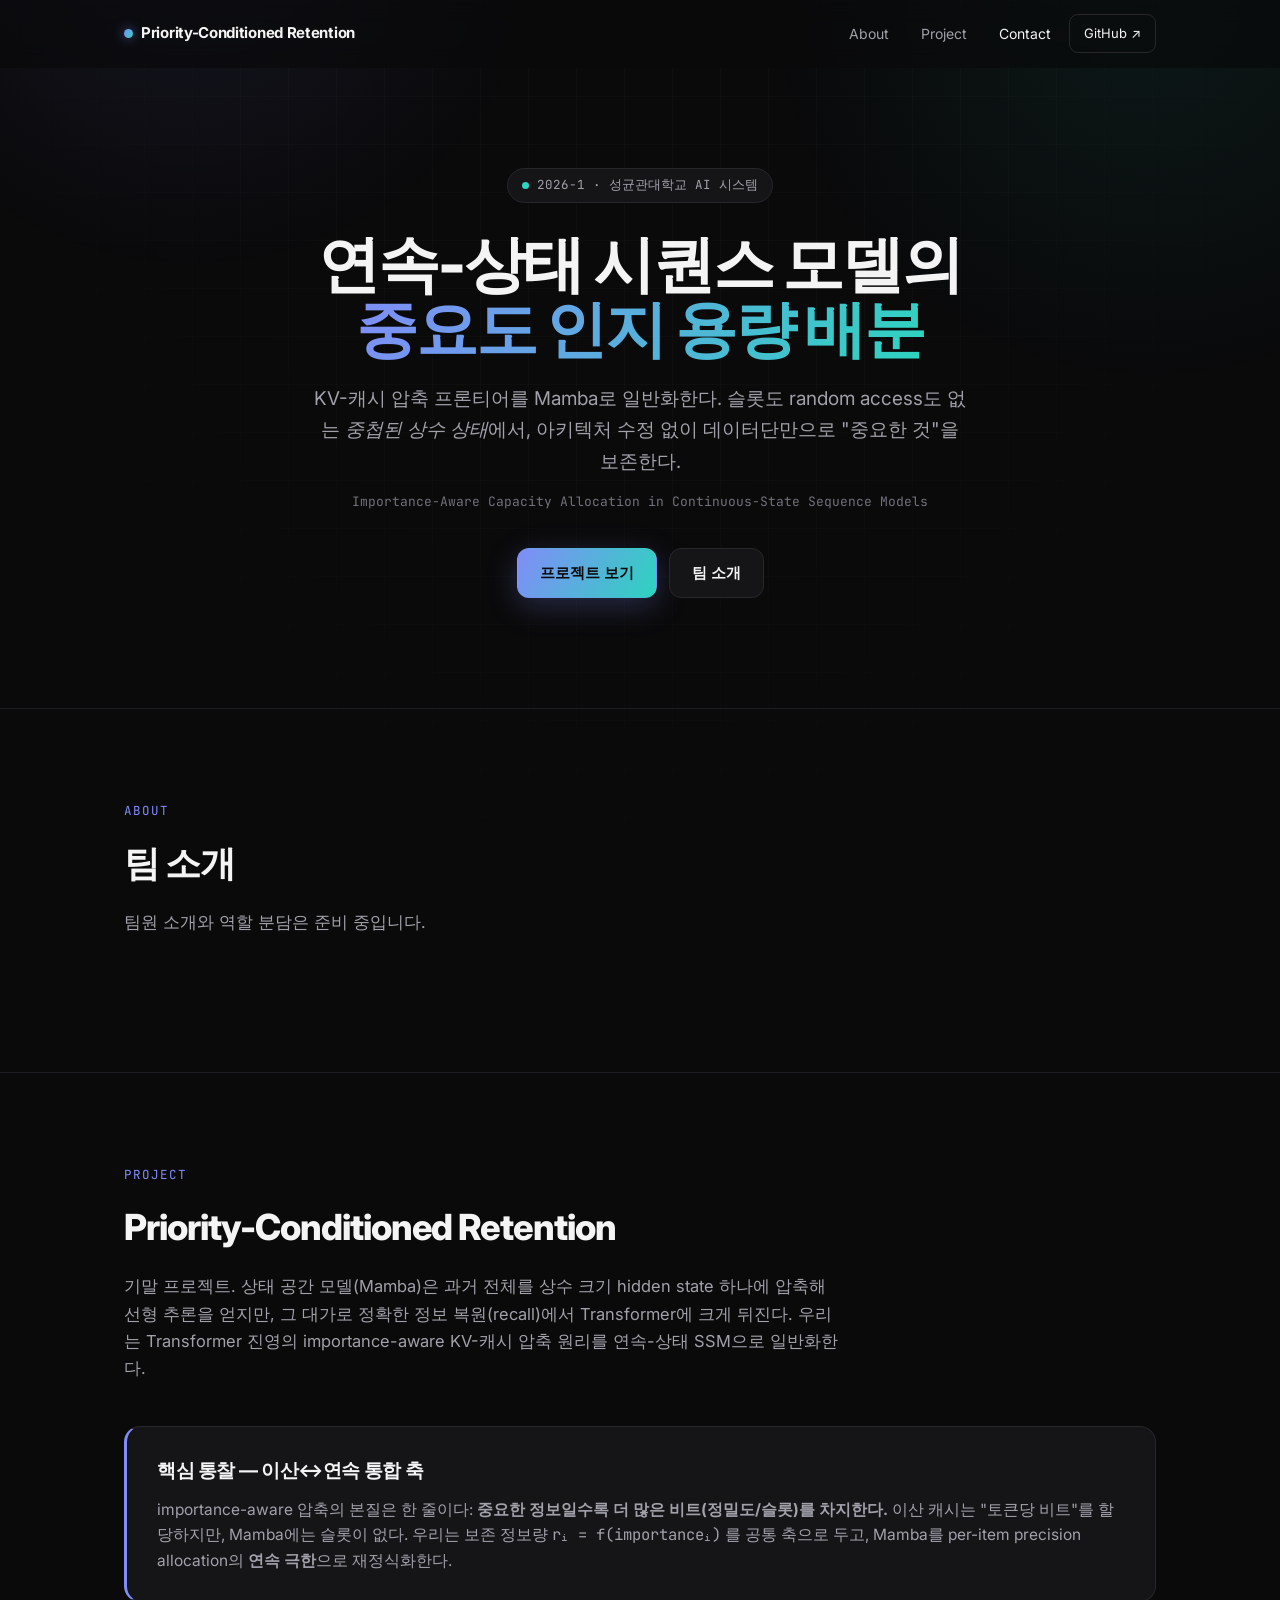
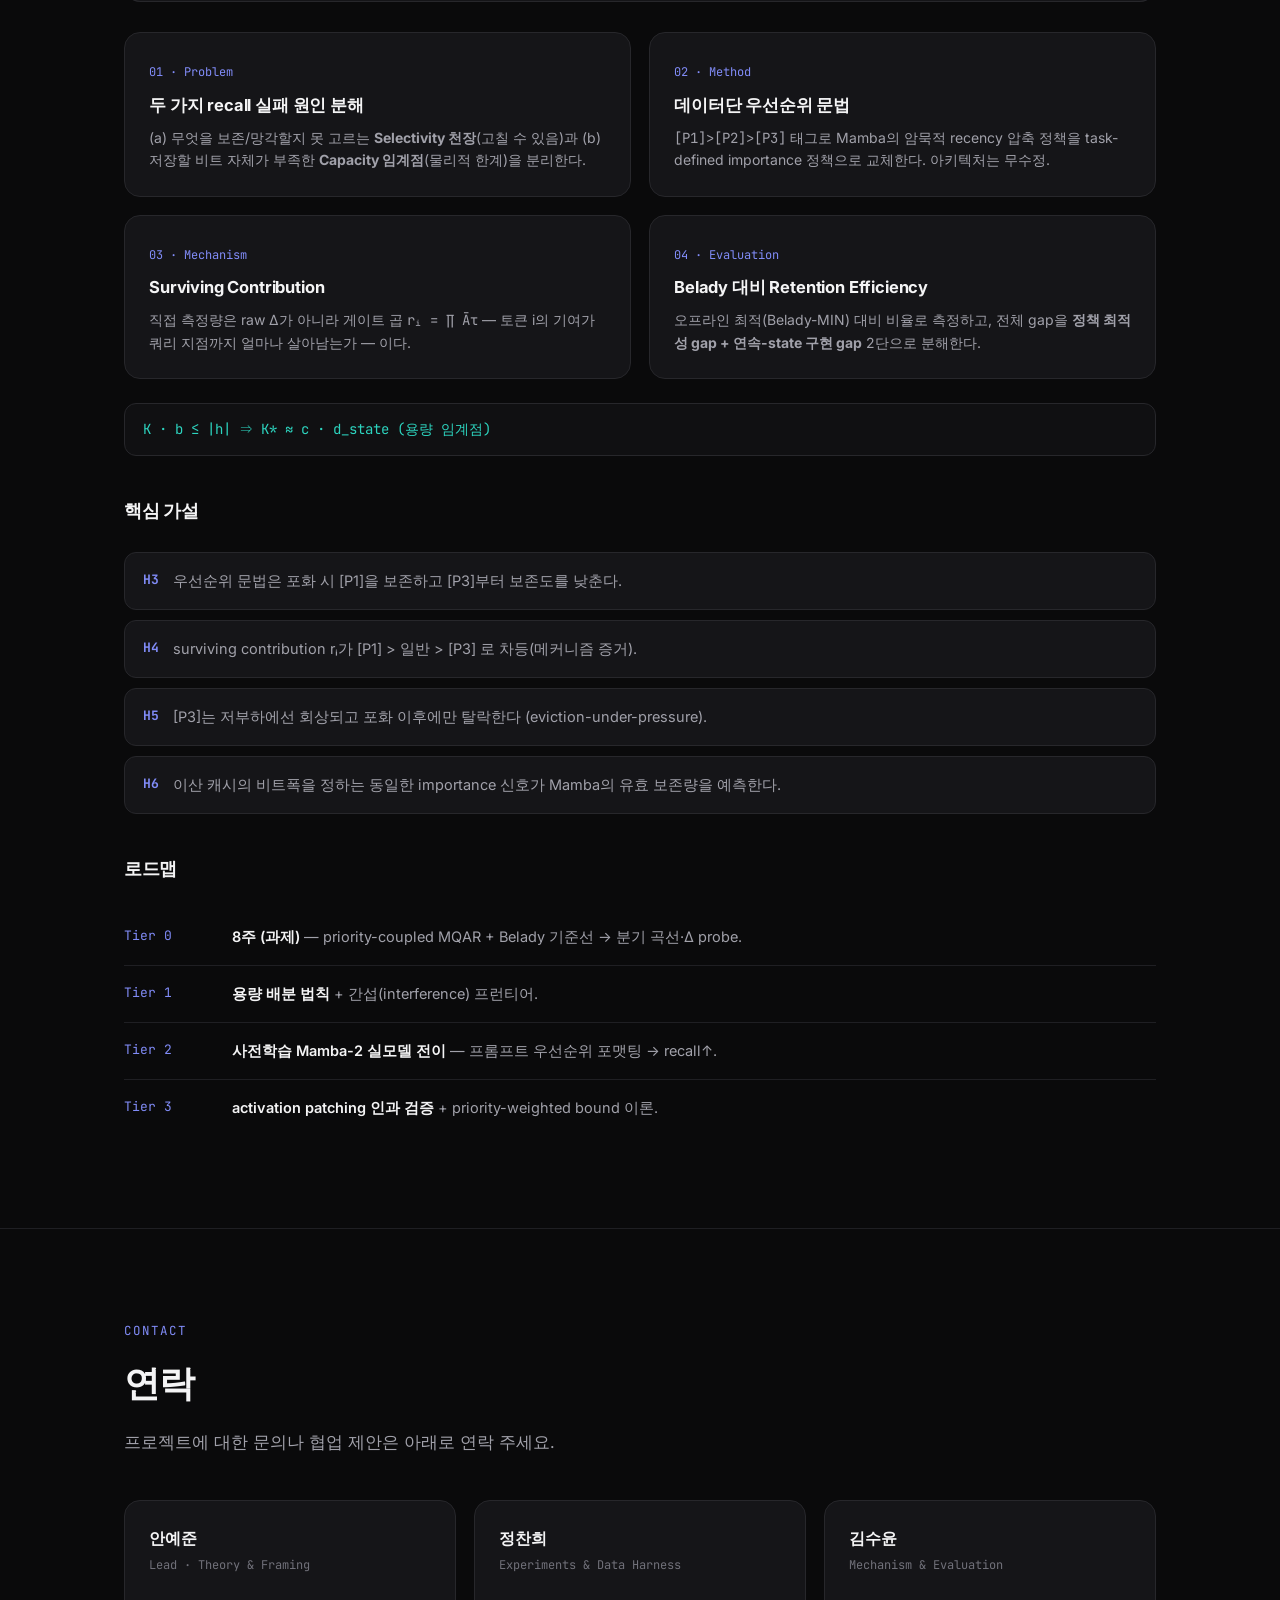
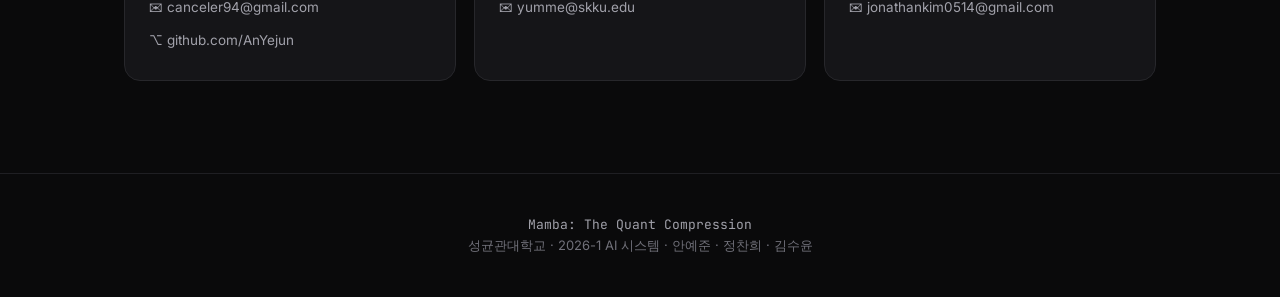
==== index.html @ 565732b3 "init: scaffold static site with nav, hero, project & contact - 다크 미니멀 단일 페이지 구조 - 상단 네비게이션 (About / " ====
<!DOCTYPE html>
<html lang="ko">
<head>
  <meta charset="UTF-8" />
  <meta name="viewport" content="width=device-width, initial-scale=1.0" />
  <title>Mamba: The Quant Compression — SKKU AI System</title>
  <meta name="description" content="연속-상태 시퀀스 모델의 중요도 인지 용량 배분 — KV-캐시 압축 프론티어의 Mamba 일반화. 성균관대 AI 시스템 팀 프로젝트." />
  <link rel="preconnect" href="https://fonts.googleapis.com" />
  <link rel="preconnect" href="https://fonts.gstatic.com" crossorigin />
  <link href="https://fonts.googleapis.com/css2?family=Inter:wght@400;500;600;700;800&family=JetBrains+Mono:wght@400;500&display=swap" rel="stylesheet" />
  <link rel="stylesheet" href="css/style.css" />
</head>
<body>

  <!-- ===== Nav ===== -->
  <nav class="nav">
    <div class="nav__inner">
      <a href="#top" class="nav__brand"><span class="dot"></span> Priority-Conditioned Retention</a>
      <button class="nav__burger" aria-label="menu">☰</button>
      <div class="nav__links">
        <a href="#about">About</a>
        <a href="#project">Project</a>
        <a href="#contact">Contact</a>
        <a href="https://github.com/AnYejun/mamba-quant-compression" class="nav__cta" target="_blank" rel="noopener">GitHub ↗</a>
      </div>
    </div>
  </nav>

  <!-- ===== Hero ===== -->
  <header class="hero" id="top">
    <div class="container">
      <span class="badge"><span class="pulse"></span> 2026-1 · 성균관대학교 AI 시스템</span>
      <h1>연속-상태 시퀀스 모델의<br /><span class="accent-text">중요도 인지 용량 배분</span></h1>
      <p class="lede">KV-캐시 압축 프론티어를 Mamba로 일반화한다. 슬롯도 random access도 없는
        <em>중첩된 상수 상태</em>에서, 아키텍처 수정 없이 데이터단만으로 "중요한 것"을 보존한다.</p>
      <p class="sub mono">Importance-Aware Capacity Allocation in Continuous-State Sequence Models</p>
      <div class="hero__actions">
        <a href="#project" class="btn btn--primary">프로젝트 보기</a>
        <a href="#about" class="btn btn--ghost">팀 소개</a>
      </div>
    </div>
  </header>

  <!-- ===== About ===== -->
  <section class="section" id="about">
    <div class="container">
      <p class="section__eyebrow">About</p>
      <h2 class="section__title">팀 소개</h2>
      <p class="section__intro">팀원 소개와 역할 분담은 준비 중입니다.</p>
    </div>
  </section>

  <!-- ===== Project ===== -->
  <section class="section" id="project">
    <div class="container">
      <p class="section__eyebrow">Project</p>
      <h2 class="section__title">Priority-Conditioned Retention</h2>
      <p class="section__intro">기말 프로젝트. 상태 공간 모델(Mamba)은 과거 전체를 상수 크기 hidden state 하나에
        압축해 선형 추론을 얻지만, 그 대가로 정확한 정보 복원(recall)에서 Transformer에 크게 뒤진다.
        우리는 Transformer 진영의 importance-aware KV-캐시 압축 원리를 연속-상태 SSM으로 일반화한다.</p>

      <div class="project-lead reveal">
        <h3>핵심 통찰 — 이산↔연속 통합 축</h3>
        <p>importance-aware 압축의 본질은 한 줄이다: <b>중요한 정보일수록 더 많은 비트(정밀도/슬롯)를 차지한다.</b>
          이산 캐시는 "토큰당 비트"를 할당하지만, Mamba에는 슬롯이 없다. 우리는 보존 정보량
          <span class="mono">rᵢ = f(importanceᵢ)</span> 를 공통 축으로 두고, Mamba를 per-item precision allocation의
          <b>연속 극한</b>으로 재정식화한다.</p>
      </div>

      <div class="cards">
        <div class="card reveal">
          <span class="num">01 · Problem</span>
          <h4>두 가지 recall 실패 원인 분해</h4>
          <p>(a) 무엇을 보존/망각할지 못 고르는 <b>Selectivity 천장</b>(고칠 수 있음)과
            (b) 저장할 비트 자체가 부족한 <b>Capacity 임계점</b>(물리적 한계)을 분리한다.</p>
        </div>
        <div class="card reveal">
          <span class="num">02 · Method</span>
          <h4>데이터단 우선순위 문법</h4>
          <p><span class="mono">[P1]&gt;[P2]&gt;[P3]</span> 태그로 Mamba의 암묵적 recency 압축 정책을
            task-defined importance 정책으로 교체한다. 아키텍처는 무수정.</p>
        </div>
        <div class="card reveal">
          <span class="num">03 · Mechanism</span>
          <h4>Surviving Contribution</h4>
          <p>직접 측정량은 raw Δ가 아니라 게이트 곱 <span class="mono">rᵢ = ∏ Āτ</span> —
            토큰 i의 기여가 쿼리 지점까지 얼마나 살아남는가 — 이다.</p>
        </div>
        <div class="card reveal">
          <span class="num">04 · Evaluation</span>
          <h4>Belady 대비 Retention Efficiency</h4>
          <p>오프라인 최적(Belady-MIN) 대비 비율로 측정하고, 전체 gap을
            <b>정책 최적성 gap + 연속-state 구현 gap</b> 2단으로 분해한다.</p>
        </div>
      </div>

      <div class="eq">K · b ≤ |h|   ⇒   K* ≈ c · d_state      (용량 임계점)</div>

      <h3 style="margin-top:40px; font-size:18px; letter-spacing:-0.02em;">핵심 가설</h3>
      <ul class="hyp-list">
        <li><b>H3</b><span>우선순위 문법은 포화 시 [P1]을 보존하고 [P3]부터 보존도를 낮춘다.</span></li>
        <li><b>H4</b><span>surviving contribution rᵢ가 [P1] &gt; 일반 &gt; [P3] 로 차등(메커니즘 증거).</span></li>
        <li><b>H5</b><span>[P3]는 저부하에선 회상되고 포화 이후에만 탈락한다 (eviction-under-pressure).</span></li>
        <li><b>H6</b><span>이산 캐시의 비트폭을 정하는 동일한 importance 신호가 Mamba의 유효 보존량을 예측한다.</span></li>
      </ul>

      <h3 style="margin-top:40px; font-size:18px; letter-spacing:-0.02em;">로드맵</h3>
      <div class="roadmap">
        <div class="roadmap__item reveal">
          <span class="roadmap__tier">Tier 0</span>
          <span class="roadmap__body"><b>8주 (과제)</b> — priority-coupled MQAR + Belady 기준선 → 분기 곡선·Δ probe.</span>
        </div>
        <div class="roadmap__item reveal">
          <span class="roadmap__tier">Tier 1</span>
          <span class="roadmap__body"><b>용량 배분 법칙</b> + 간섭(interference) 프런티어.</span>
        </div>
        <div class="roadmap__item reveal">
          <span class="roadmap__tier">Tier 2</span>
          <span class="roadmap__body"><b>사전학습 Mamba-2 실모델 전이</b> — 프롬프트 우선순위 포맷팅 → recall↑.</span>
        </div>
        <div class="roadmap__item reveal">
          <span class="roadmap__tier">Tier 3</span>
          <span class="roadmap__body"><b>activation patching 인과 검증</b> + priority-weighted bound 이론.</span>
        </div>
      </div>
    </div>
  </section>

  <!-- ===== Contact ===== -->
  <section class="section" id="contact">
    <div class="container">
      <p class="section__eyebrow">Contact</p>
      <h2 class="section__title">연락</h2>
      <p class="section__intro">프로젝트에 대한 문의나 협업 제안은 아래로 연락 주세요.</p>
      <div class="contact-grid">
        <div class="contact-card reveal">
          <div class="who">안예준</div>
          <div class="what">Lead · Theory &amp; Framing</div>
          <a href="mailto:canceler94@gmail.com">✉ canceler94@gmail.com</a>
          <a href="https://github.com/AnYejun" target="_blank" rel="noopener">⌥ github.com/AnYejun</a>
        </div>
        <div class="contact-card reveal">
          <div class="who">정찬희</div>
          <div class="what">Experiments &amp; Data Harness</div>
          <a href="mailto:yumme@skku.edu">✉ yumme@skku.edu</a>
        </div>
        <div class="contact-card reveal">
          <div class="who">김수윤</div>
          <div class="what">Mechanism &amp; Evaluation</div>
          <a href="mailto:jonathankim0514@gmail.com">✉ jonathankim0514@gmail.com</a>
        </div>
      </div>
    </div>
  </section>

  <!-- ===== Footer ===== -->
  <footer class="footer">
    <div class="container">
      <p class="mono">Mamba: The Quant Compression</p>
      <p>성균관대학교 · 2026-1 AI 시스템 · 안예준 · 정찬희 · 김수윤</p>
    </div>
  </footer>

  <script src="js/main.js"></script>
</body>
</html>
---- css/style.css ----
/* ============================================================
   Mamba: The Quant Compression — SKKU AI System
   Dark minimal theme
   ============================================================ */

:root {
  --bg:        #0a0a0b;
  --bg-soft:   #101012;
  --surface:   #151518;
  --surface-2: #1b1b1f;
  --border:    #27272b;
  --border-soft: #1f1f23;
  --text:      #f4f4f5;
  --text-mut:  #a1a1aa;
  --text-dim:  #71717a;
  --accent:    #818cf8;
  --accent-2:  #2dd4bf;
  --grad: linear-gradient(120deg, #818cf8 0%, #2dd4bf 100%);
  --maxw: 1080px;
  --radius: 16px;
  --mono: ui-monospace, "SF Mono", "JetBrains Mono", "Menlo", monospace;
  --sans: "Inter", -apple-system, BlinkMacSystemFont, "Segoe UI", "Pretendard",
          "Apple SD Gothic Neo", "Malgun Gothic", sans-serif;
}

* { box-sizing: border-box; margin: 0; padding: 0; }

html { scroll-behavior: smooth; scroll-padding-top: 84px; }

body {
  font-family: var(--sans);
  background: var(--bg);
  color: var(--text);
  line-height: 1.65;
  -webkit-font-smoothing: antialiased;
  text-rendering: optimizeLegibility;
  overflow-x: hidden;
}

/* subtle grid / glow backdrop */
body::before {
  content: "";
  position: fixed;
  inset: 0;
  z-index: -2;
  background:
    radial-gradient(600px circle at 15% -10%, rgba(129,140,248,0.10), transparent 60%),
    radial-gradient(700px circle at 90% 0%, rgba(45,212,191,0.07), transparent 55%);
  pointer-events: none;
}
body::after {
  content: "";
  position: fixed;
  inset: 0;
  z-index: -1;
  background-image:
    linear-gradient(rgba(255,255,255,0.018) 1px, transparent 1px),
    linear-gradient(90deg, rgba(255,255,255,0.018) 1px, transparent 1px);
  background-size: 48px 48px;
  mask-image: radial-gradient(ellipse at 50% 0%, #000 35%, transparent 80%);
  pointer-events: none;
}

a { color: inherit; text-decoration: none; }
::selection { background: rgba(129,140,248,0.35); }

.container { max-width: var(--maxw); margin: 0 auto; padding: 0 24px; }

.accent-text {
  background: var(--grad);
  -webkit-background-clip: text;
  background-clip: text;
  color: transparent;
}

.mono { font-family: var(--mono); }

/* ---------------- Nav ---------------- */
.nav {
  position: fixed;
  top: 0; left: 0; right: 0;
  z-index: 50;
  backdrop-filter: blur(12px);
  background: rgba(10,10,11,0.66);
  border-bottom: 1px solid transparent;
  transition: border-color .3s ease, background .3s ease;
}
.nav.scrolled { border-bottom: 1px solid var(--border-soft); }
.nav__inner {
  max-width: var(--maxw);
  margin: 0 auto;
  padding: 14px 24px;
  display: flex;
  align-items: center;
  justify-content: space-between;
}
.nav__brand {
  font-weight: 700;
  letter-spacing: -0.02em;
  font-size: 15px;
  display: flex; align-items: center; gap: 8px;
}
.nav__brand .dot {
  width: 9px; height: 9px; border-radius: 50%;
  background: var(--grad);
  box-shadow: 0 0 12px rgba(129,140,248,0.6);
}
.nav__links { display: flex; gap: 4px; align-items: center; }
.nav__links a {
  font-size: 14px;
  color: var(--text-mut);
  padding: 8px 14px;
  border-radius: 9px;
  transition: color .2s, background .2s;
}
.nav__links a:hover { color: var(--text); background: var(--surface-2); }
.nav__links a.active { color: var(--text); }
.nav__cta {
  font-size: 13px !important;
  border: 1px solid var(--border);
  color: var(--text) !important;
}
.nav__cta:hover { border-color: var(--accent); background: rgba(129,140,248,0.08) !important; }
.nav__burger { display: none; background: none; border: 0; color: var(--text); cursor: pointer; font-size: 22px; }

/* ---------------- Hero ---------------- */
.hero {
  padding: 168px 0 110px;
  text-align: center;
}
.badge {
  display: inline-flex; align-items: center; gap: 8px;
  font-size: 12.5px; font-family: var(--mono);
  color: var(--text-mut);
  border: 1px solid var(--border);
  background: var(--surface);
  padding: 6px 14px; border-radius: 999px;
  margin-bottom: 28px;
}
.badge .pulse {
  width: 7px; height: 7px; border-radius: 50%; background: var(--accent-2);
  box-shadow: 0 0 0 0 rgba(45,212,191,0.6);
  animation: pulse 2.2s infinite;
}
@keyframes pulse {
  0% { box-shadow: 0 0 0 0 rgba(45,212,191,0.45); }
  70% { box-shadow: 0 0 0 8px rgba(45,212,191,0); }
  100% { box-shadow: 0 0 0 0 rgba(45,212,191,0); }
}
.hero h1 {
  font-size: clamp(34px, 6vw, 62px);
  line-height: 1.05;
  letter-spacing: -0.035em;
  font-weight: 800;
  margin-bottom: 22px;
}
.hero p.lede {
  max-width: 660px; margin: 0 auto 14px;
  font-size: clamp(16px, 2.1vw, 19px);
  color: var(--text-mut);
}
.hero .sub {
  font-family: var(--mono);
  font-size: 13px; color: var(--text-dim);
  margin-bottom: 36px;
}
.hero__actions { display: flex; gap: 12px; justify-content: center; flex-wrap: wrap; }
.btn {
  display: inline-flex; align-items: center; gap: 8px;
  padding: 12px 22px; border-radius: 12px;
  font-size: 14.5px; font-weight: 600;
  transition: transform .15s, box-shadow .2s, background .2s, border-color .2s;
  border: 1px solid transparent;
}
.btn:hover { transform: translateY(-2px); }
.btn--primary { background: var(--grad); color: #0a0a0b; box-shadow: 0 8px 30px rgba(129,140,248,0.25); }
.btn--ghost { border-color: var(--border); color: var(--text); background: var(--surface); }
.btn--ghost:hover { border-color: var(--accent); }

/* ---------------- Sections ---------------- */
.section { padding: 92px 0; border-top: 1px solid var(--border-soft); }
.section__eyebrow {
  font-family: var(--mono); font-size: 12.5px;
  color: var(--accent); letter-spacing: 0.08em; text-transform: uppercase;
  margin-bottom: 12px;
}
.section__title {
  font-size: clamp(26px, 4vw, 36px); font-weight: 800;
  letter-spacing: -0.03em; margin-bottom: 16px;
}
.section__intro { color: var(--text-mut); max-width: 720px; font-size: 16.5px; margin-bottom: 44px; }

/* ---------------- About / team ---------------- */
.team-grid {
  display: grid; grid-template-columns: repeat(3, 1fr); gap: 18px;
}
.member {
  background: var(--surface);
  border: 1px solid var(--border);
  border-radius: var(--radius);
  padding: 26px 24px;
  transition: transform .2s, border-color .2s, background .2s;
}
.member:hover { transform: translateY(-4px); border-color: var(--accent); background: var(--surface-2); }
.member__avatar {
  width: 54px; height: 54px; border-radius: 14px;
  display: grid; place-items: center;
  font-weight: 800; font-size: 20px; color: #0a0a0b;
  background: var(--grad); margin-bottom: 18px;
  letter-spacing: -0.02em;
}
.member__name { font-size: 18px; font-weight: 700; }
.member__role {
  font-family: var(--mono); font-size: 12.5px; color: var(--accent-2);
  margin: 4px 0 14px;
}
.member__desc { font-size: 14px; color: var(--text-mut); line-height: 1.6; }
.member__tags { display: flex; flex-wrap: wrap; gap: 6px; margin-top: 16px; }
.member__tags span {
  font-size: 11.5px; font-family: var(--mono);
  color: var(--text-dim); border: 1px solid var(--border);
  padding: 3px 9px; border-radius: 999px;
}

/* ---------------- Project ---------------- */
.project-lead {
  background: var(--surface);
  border: 1px solid var(--border);
  border-left: 3px solid var(--accent);
  border-radius: var(--radius);
  padding: 28px 30px;
  margin-bottom: 30px;
}
.project-lead h3 { font-size: 19px; margin-bottom: 10px; letter-spacing: -0.02em; }
.project-lead p { color: var(--text-mut); font-size: 15.5px; }

.cards { display: grid; grid-template-columns: repeat(2, 1fr); gap: 18px; }
.card {
  background: var(--surface);
  border: 1px solid var(--border);
  border-radius: var(--radius);
  padding: 24px;
  transition: border-color .2s, transform .2s;
}
.card:hover { border-color: var(--border); transform: translateY(-3px); }
.card .num { font-family: var(--mono); font-size: 12px; color: var(--accent); }
.card h4 { font-size: 16.5px; margin: 8px 0 8px; letter-spacing: -0.01em; }
.card p { font-size: 14px; color: var(--text-mut); line-height: 1.6; }

.eq {
  font-family: var(--mono); font-size: 14px;
  background: var(--bg-soft); border: 1px solid var(--border);
  color: var(--accent-2);
  padding: 14px 18px; border-radius: 12px; margin: 24px 0;
  overflow-x: auto; white-space: nowrap;
}
.hyp-list { list-style: none; display: grid; gap: 10px; margin-top: 26px; }
.hyp-list li {
  display: flex; gap: 14px; align-items: flex-start;
  background: var(--surface); border: 1px solid var(--border);
  border-radius: 12px; padding: 16px 18px;
  font-size: 14.5px; color: var(--text-mut);
}
.hyp-list li b { color: var(--accent); font-family: var(--mono); font-size: 13px; flex-shrink: 0; }

.roadmap { display: grid; gap: 0; margin-top: 26px; position: relative; }
.roadmap__item {
  display: grid; grid-template-columns: 90px 1fr; gap: 18px;
  padding: 16px 0; border-top: 1px solid var(--border-soft);
}
.roadmap__item:first-child { border-top: 0; }
.roadmap__tier { font-family: var(--mono); font-size: 13px; color: var(--accent); }
.roadmap__body { font-size: 14.5px; color: var(--text-mut); }
.roadmap__body b { color: var(--text); font-weight: 600; }

/* ---------------- Contact ---------------- */
.contact-grid { display: grid; grid-template-columns: repeat(3, 1fr); gap: 18px; }
.contact-card {
  background: var(--surface); border: 1px solid var(--border);
  border-radius: var(--radius); padding: 24px;
  transition: border-color .2s, transform .2s;
}
.contact-card:hover { border-color: var(--accent); transform: translateY(-3px); }
.contact-card .who { font-weight: 700; font-size: 16px; margin-bottom: 4px; }
.contact-card .what { font-family: var(--mono); font-size: 12px; color: var(--text-dim); margin-bottom: 16px; }
.contact-card a {
  display: flex; align-items: center; gap: 8px;
  font-size: 13.5px; color: var(--text-mut); padding: 5px 0;
  transition: color .2s;
}
.contact-card a:hover { color: var(--accent-2); }

/* ---------------- Footer ---------------- */
.footer {
  border-top: 1px solid var(--border-soft);
  padding: 40px 0;
  text-align: center;
  color: var(--text-dim);
  font-size: 13px;
}
.footer .mono { color: var(--text-mut); }

/* ---------------- Reveal animation ---------------- */
.reveal { opacity: 0; transform: translateY(18px); transition: opacity .6s ease, transform .6s ease; }
.reveal.in { opacity: 1; transform: none; }

/* ---------------- Responsive ---------------- */
@media (max-width: 820px) {
  .team-grid, .cards, .contact-grid { grid-template-columns: 1fr; }
  .nav__links { display: none; }
  .nav__burger { display: block; }
  .nav__links.open {
    display: flex; flex-direction: column;
    position: absolute; top: 60px; right: 16px;
    background: var(--surface); border: 1px solid var(--border);
    border-radius: 14px; padding: 10px; min-width: 180px;
  }
  .hero { padding: 130px 0 80px; }
  .roadmap__item { grid-template-columns: 1fr; gap: 4px; }
}

@media (prefers-reduced-motion: reduce) {
  * { animation: none !important; transition: none !important; scroll-behavior: auto; }
  .reveal { opacity: 1; transform: none; }
}
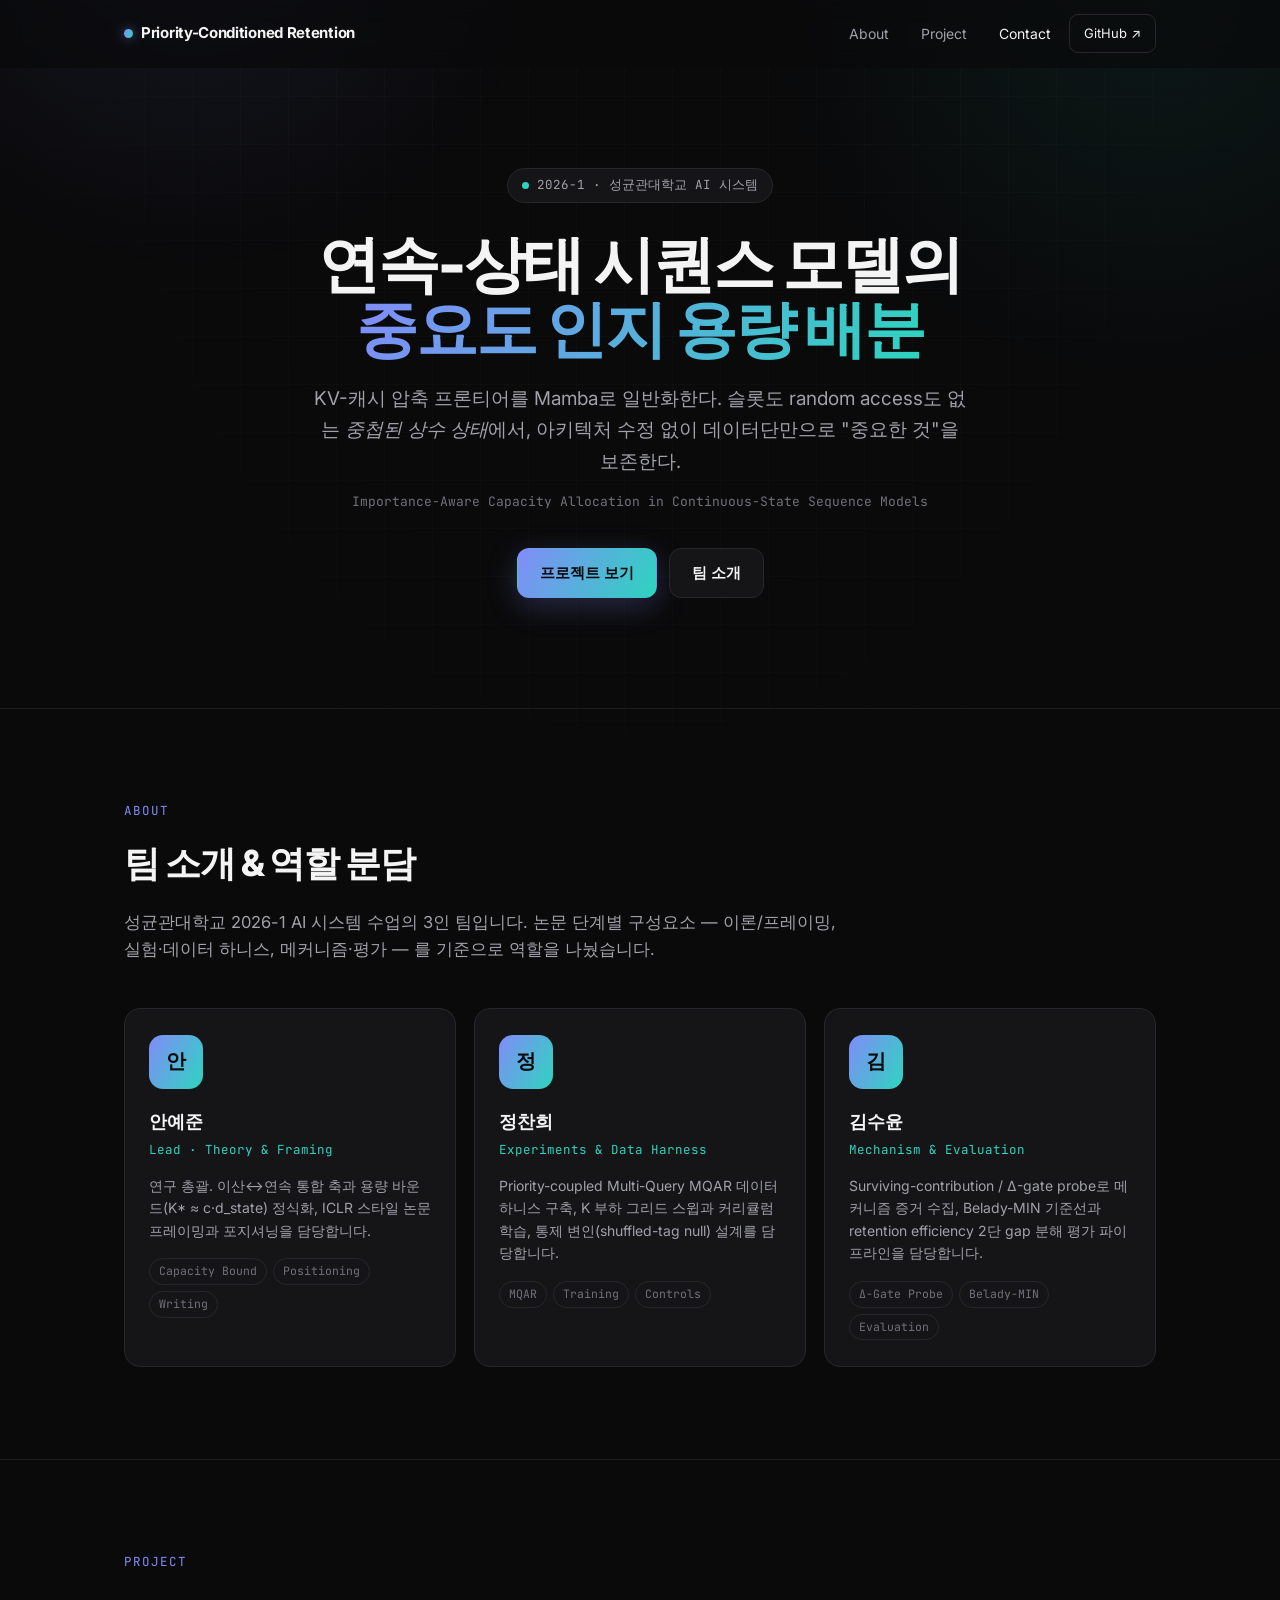
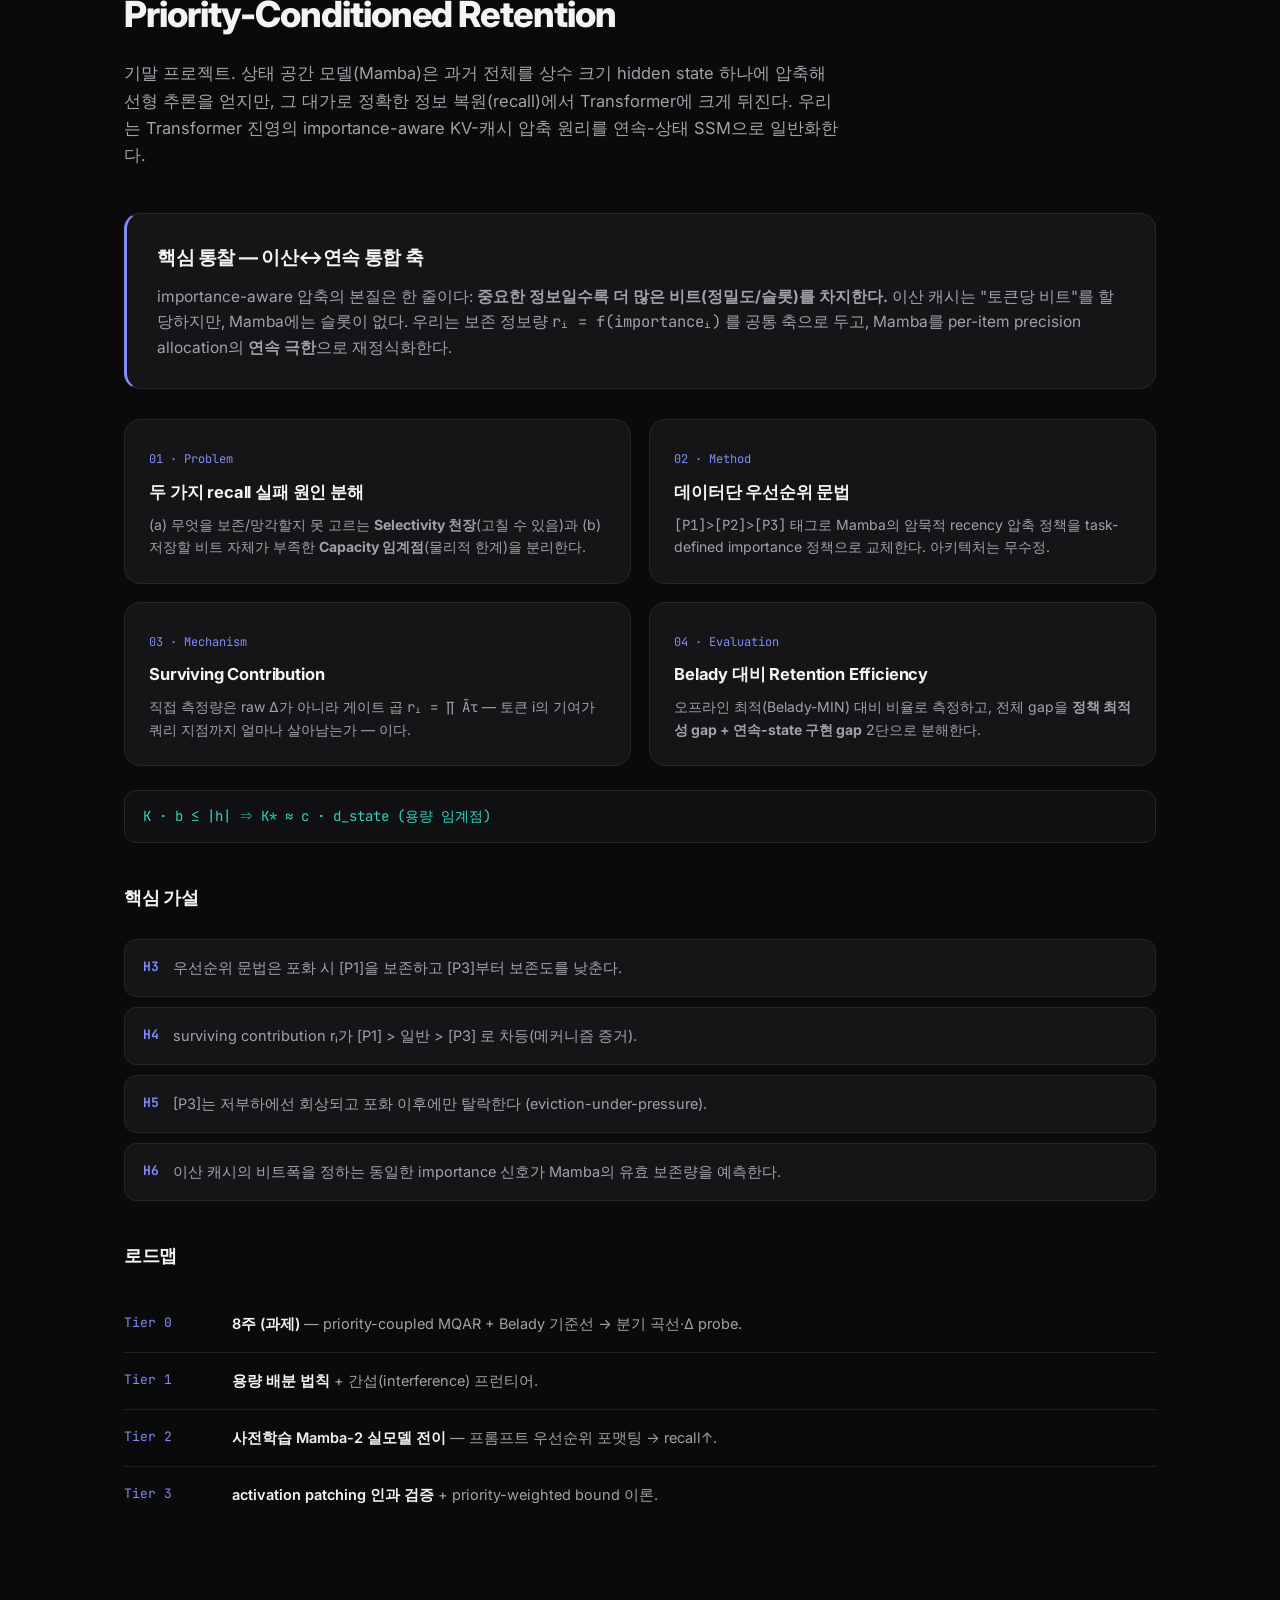
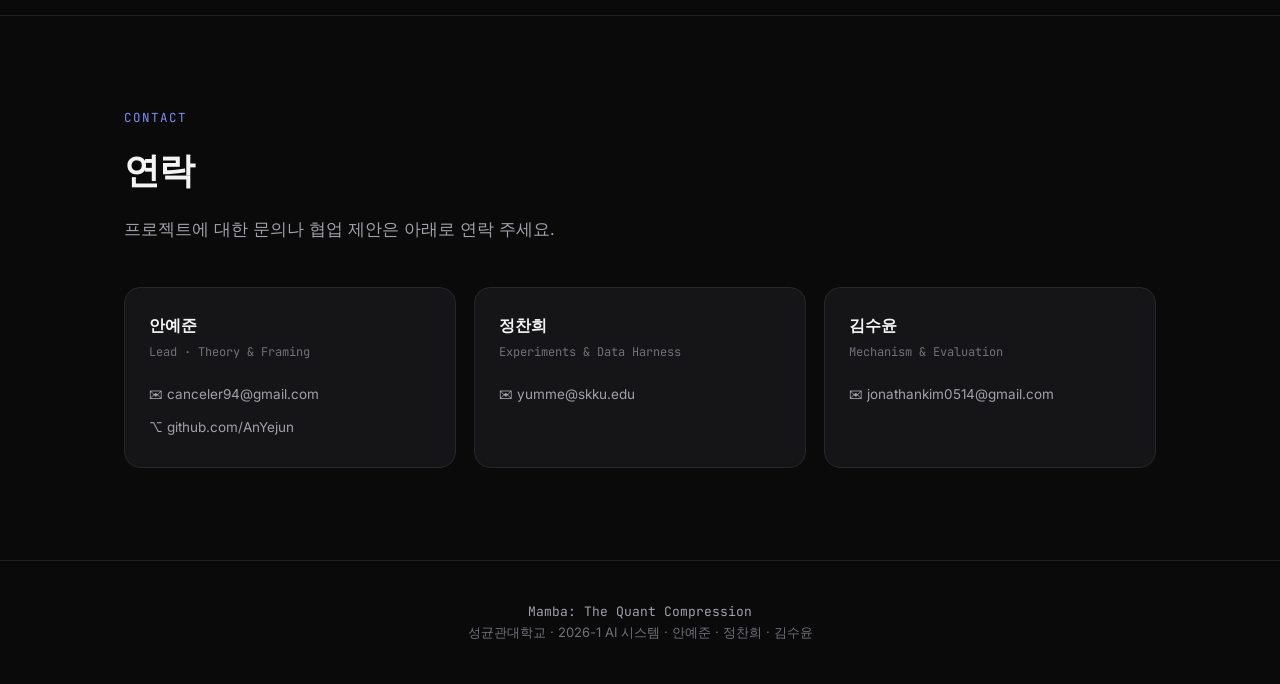
==== commit 154e0a34: "feat: add About section with team member cards & roles 팀원 3인(안예준·정찬희·김수윤)의 소개와 역할 분담을 논문 구성요소(이론/실험/" ====
--- a/index.html
+++ b/index.html
@@ -45,8 +45,35 @@
   <section class="section" id="about">
     <div class="container">
       <p class="section__eyebrow">About</p>
-      <h2 class="section__title">팀 소개</h2>
-      <p class="section__intro">팀원 소개와 역할 분담은 준비 중입니다.</p>
+      <h2 class="section__title">팀 소개 &amp; 역할 분담</h2>
+      <p class="section__intro">성균관대학교 2026-1 AI 시스템 수업의 3인 팀입니다. 논문 단계별 구성요소
+        — 이론/프레이밍, 실험·데이터 하니스, 메커니즘·평가 — 를 기준으로 역할을 나눴습니다.</p>
+      <div class="team-grid">
+        <article class="member reveal">
+          <div class="member__avatar">안</div>
+          <div class="member__name">안예준</div>
+          <div class="member__role">Lead · Theory &amp; Framing</div>
+          <p class="member__desc">연구 총괄. 이산↔연속 통합 축과 용량 바운드(K* ≈ c·d_state) 정식화,
+            ICLR 스타일 논문 프레이밍과 포지셔닝을 담당합니다.</p>
+          <div class="member__tags"><span>Capacity Bound</span><span>Positioning</span><span>Writing</span></div>
+        </article>
+        <article class="member reveal">
+          <div class="member__avatar">정</div>
+          <div class="member__name">정찬희</div>
+          <div class="member__role">Experiments &amp; Data Harness</div>
+          <p class="member__desc">Priority-coupled Multi-Query MQAR 데이터 하니스 구축, K 부하 그리드 스윕과
+            커리큘럼 학습, 통제 변인(shuffled-tag null) 설계를 담당합니다.</p>
+          <div class="member__tags"><span>MQAR</span><span>Training</span><span>Controls</span></div>
+        </article>
+        <article class="member reveal">
+          <div class="member__avatar">김</div>
+          <div class="member__name">김수윤</div>
+          <div class="member__role">Mechanism &amp; Evaluation</div>
+          <p class="member__desc">Surviving-contribution / Δ-gate probe로 메커니즘 증거 수집, Belady-MIN 기준선과
+            retention efficiency 2단 gap 분해 평가 파이프라인을 담당합니다.</p>
+          <div class="member__tags"><span>Δ-Gate Probe</span><span>Belady-MIN</span><span>Evaluation</span></div>
+        </article>
+      </div>
     </div>
   </section>
 
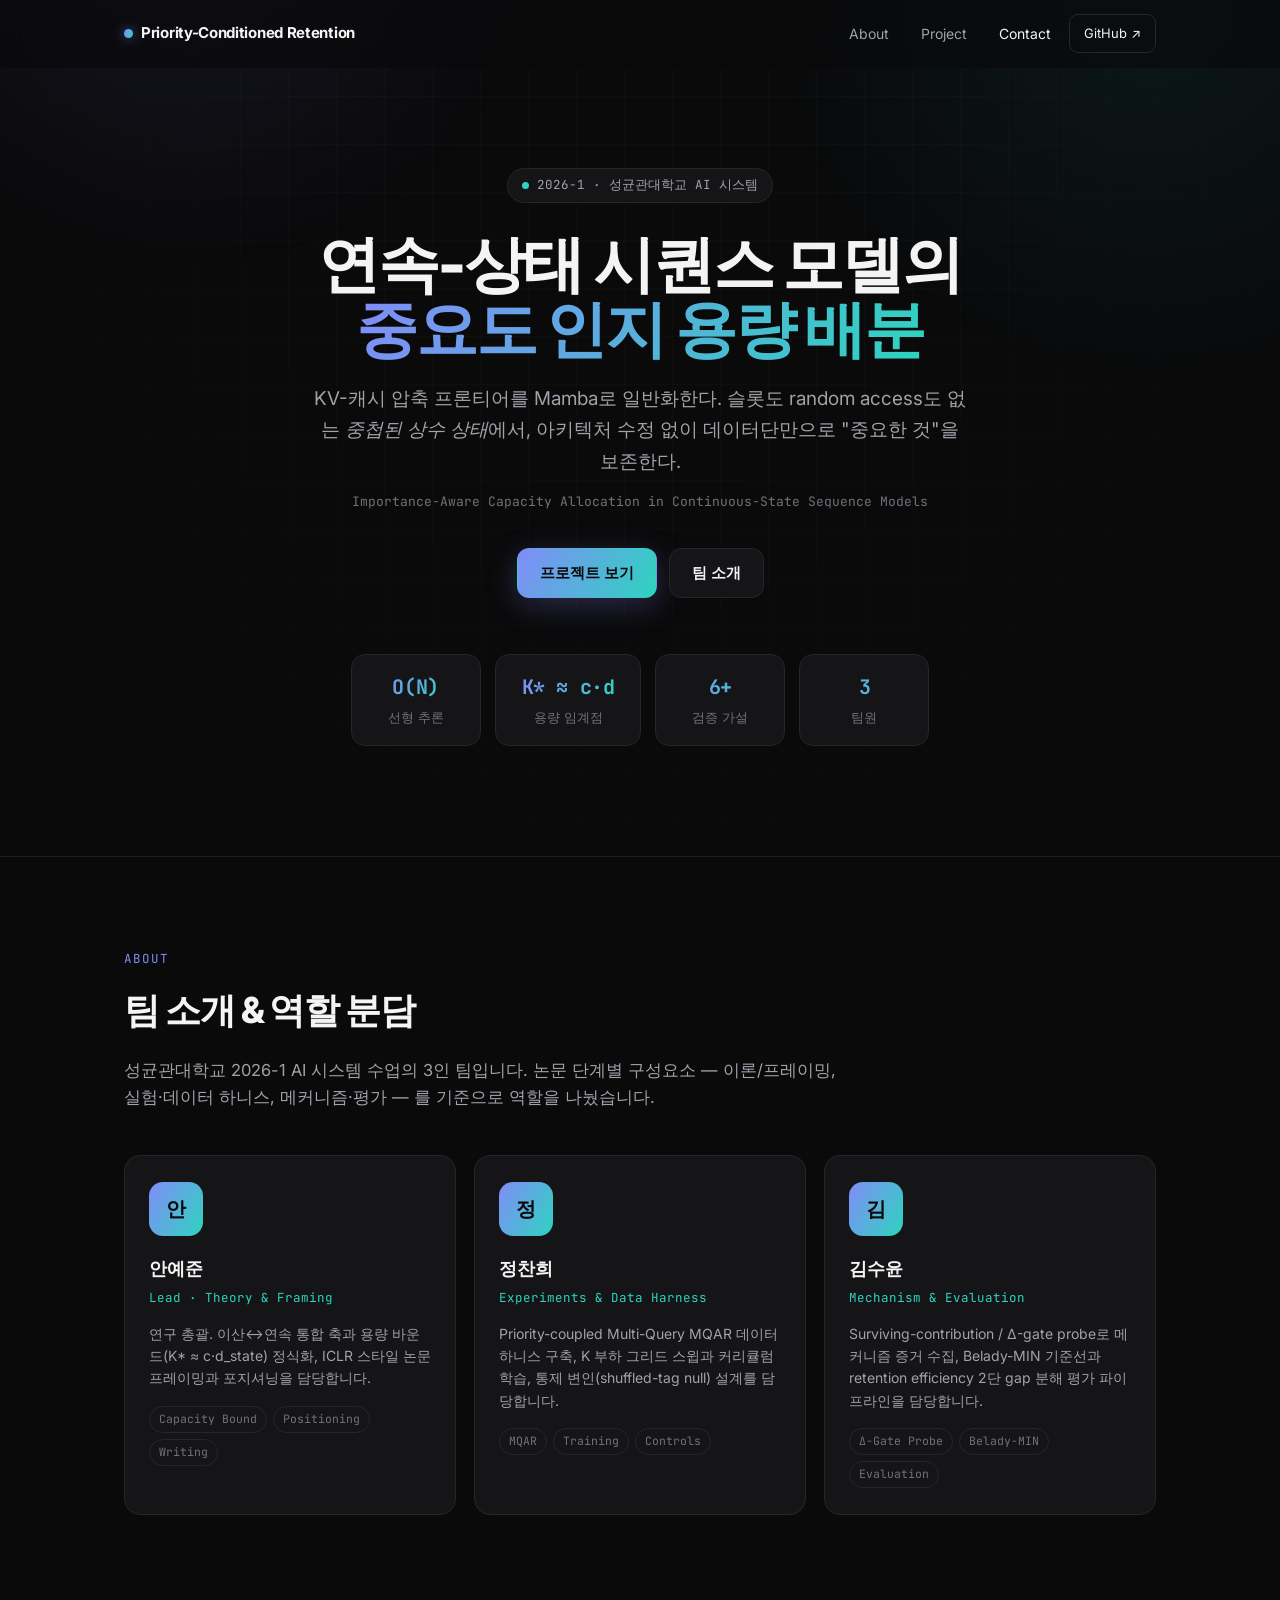
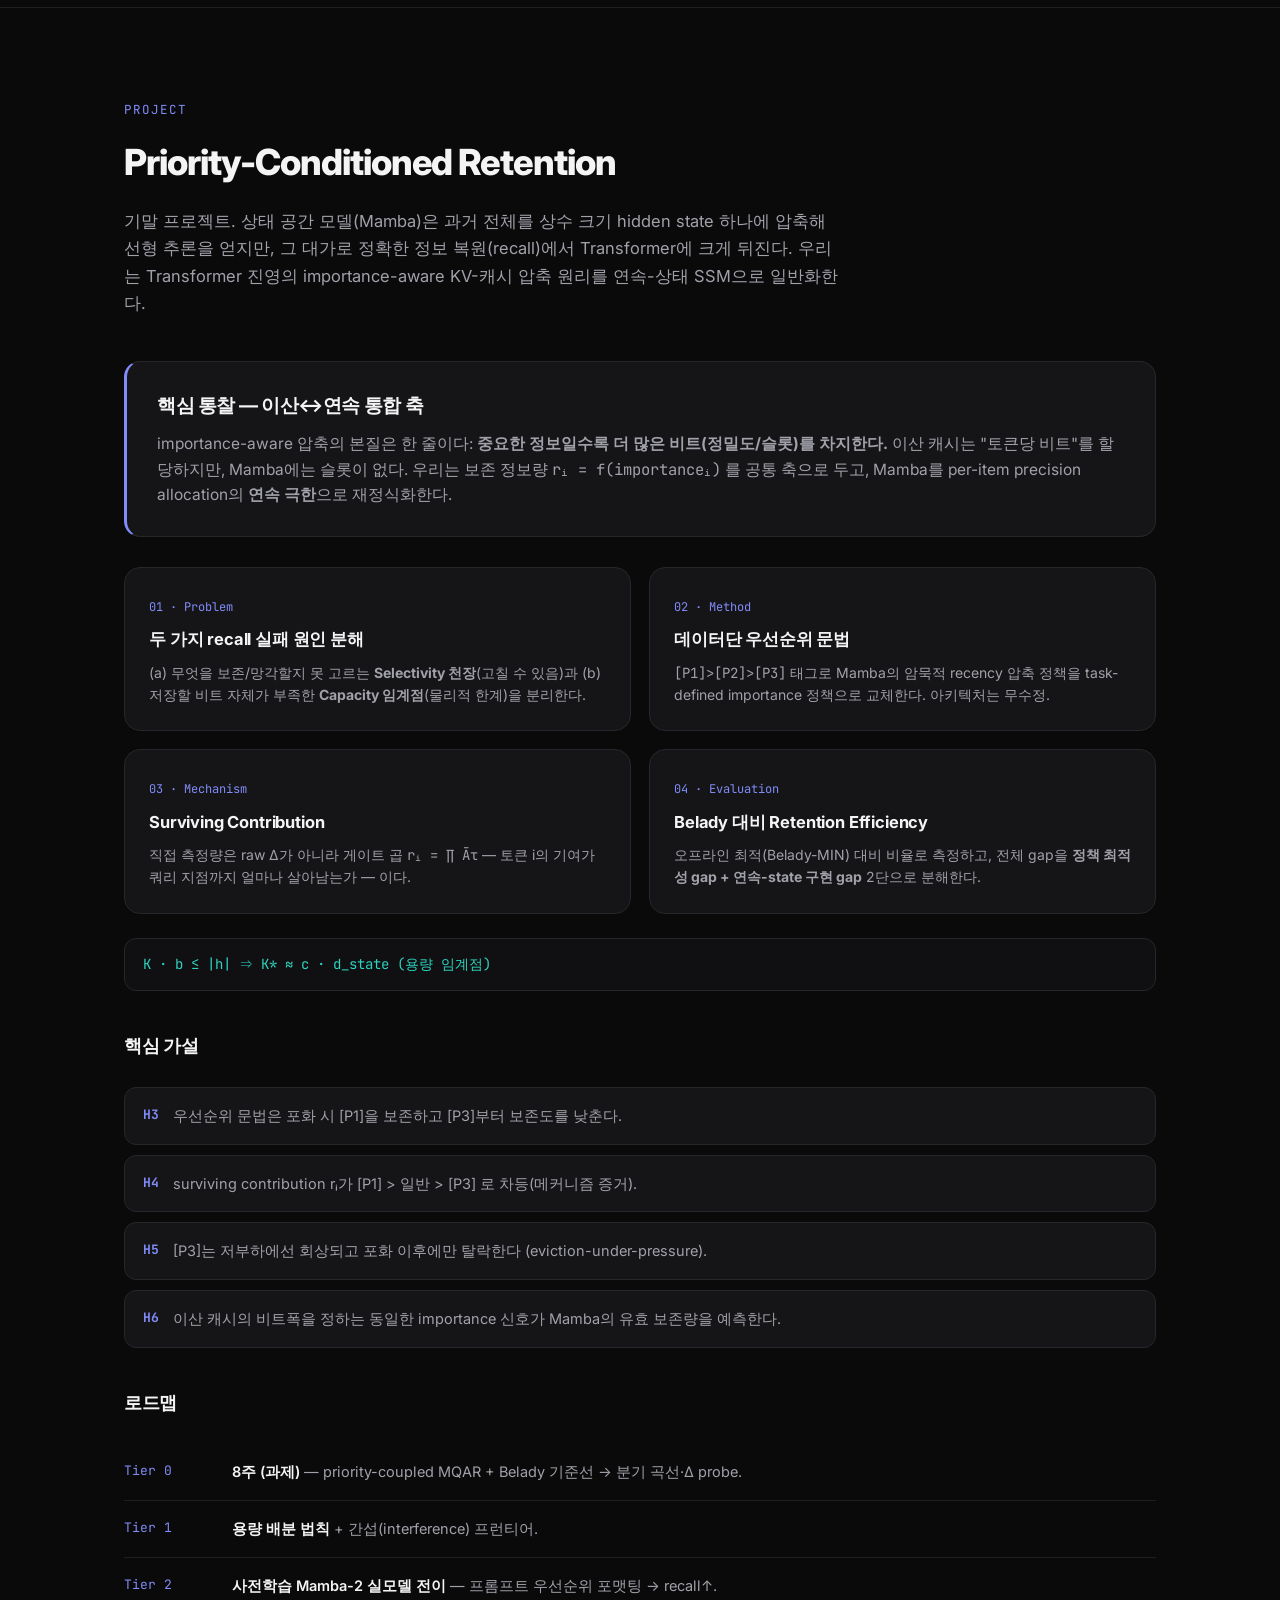
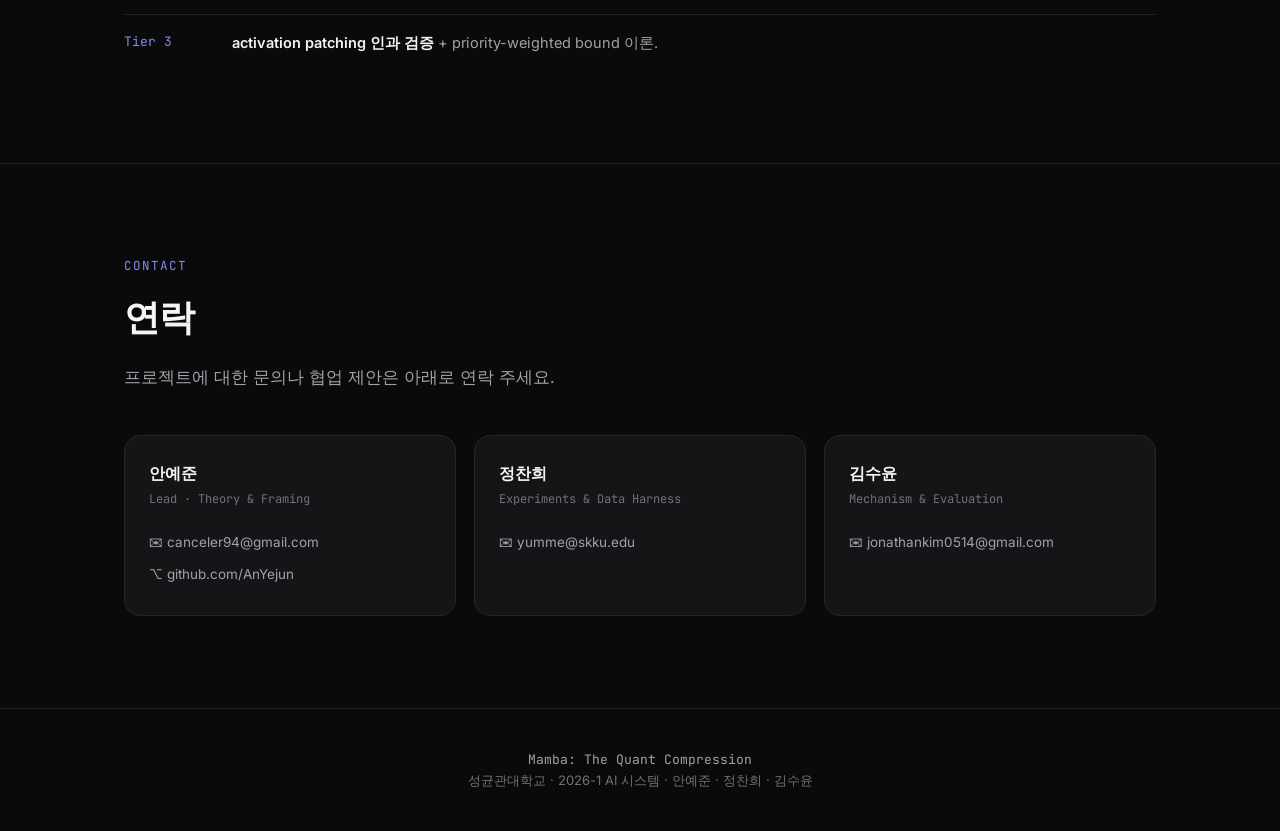
==== commit b6fa55cc: "style: add hero stat strip and polish Hero에 O(N)·K*·가설·팀원 통계 스트립 추가, 반응형 스타일 보강." ====
--- a/index.html
+++ b/index.html
@@ -37,6 +37,12 @@
       <div class="hero__actions">
         <a href="#project" class="btn btn--primary">프로젝트 보기</a>
         <a href="#about" class="btn btn--ghost">팀 소개</a>
+      </div>
+      <div class="hero__stats">
+        <div class="stat"><span class="stat__num accent-text">O(N)</span><span class="stat__label">선형 추론</span></div>
+        <div class="stat"><span class="stat__num accent-text">K* ≈ c·d</span><span class="stat__label">용량 임계점</span></div>
+        <div class="stat"><span class="stat__num accent-text">6+</span><span class="stat__label">검증 가설</span></div>
+        <div class="stat"><span class="stat__num accent-text">3</span><span class="stat__label">팀원</span></div>
       </div>
     </div>
   </header>
--- a/css/style.css
+++ b/css/style.css
@@ -177,6 +177,20 @@
 .btn--ghost { border-color: var(--border); color: var(--text); background: var(--surface); }
 .btn--ghost:hover { border-color: var(--accent); }
 
+.hero__stats {
+  display: flex; justify-content: center; flex-wrap: wrap;
+  gap: 14px; margin-top: 56px;
+}
+.stat {
+  background: var(--surface); border: 1px solid var(--border);
+  border-radius: 14px; padding: 16px 26px; min-width: 130px;
+  transition: border-color .2s, transform .2s;
+}
+.stat:hover { border-color: var(--accent); transform: translateY(-3px); }
+.stat__num { display: block; font-family: var(--mono); font-size: 20px; font-weight: 700; letter-spacing: -0.02em; }
+.stat__label { display: block; font-size: 12.5px; color: var(--text-dim); margin-top: 4px; }
+@media (max-width: 540px) { .stat { min-width: 0; flex: 1 1 40%; padding: 14px 16px; } }
+
 /* ---------------- Sections ---------------- */
 .section { padding: 92px 0; border-top: 1px solid var(--border-soft); }
 .section__eyebrow {
